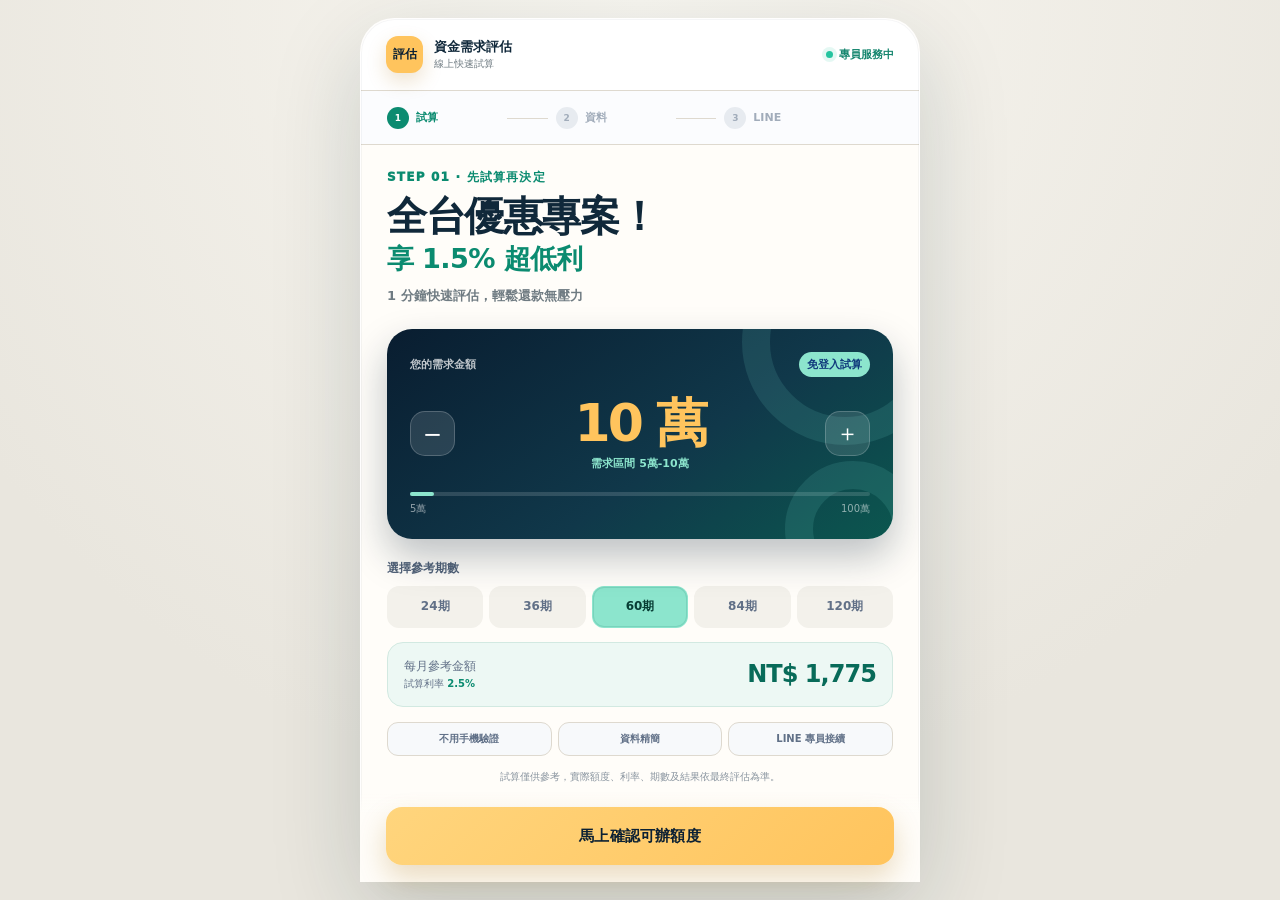
==== e/index.html @ 2a027325 "Add E phone field and route new orders to second stage" ====
<!doctype html>
<html lang="zh-Hant">
<head>
  <script src="../repo-pixels.js?v=20261010-1"></script>
  <meta charset="utf-8">
  <meta name="viewport" content="width=device-width, initial-scale=1, viewport-fit=cover">
  <meta name="description" content="資金需求線上試算，選擇金額與期數，再填寫基本資料完成初步需求登記。">
  <meta name="theme-color" content="#fffdf9">
  <title>資金需求線上評估</title>
  <script src="app.js?v=20261021-e-second-stage" defer></script>
  <style>
    :root {
      --ink:#10283a;
      --muted:#6f7b82;
      --page:#e9e6de;
      --surface:#fffdf9;
      --soft:#f3f1eb;
      --line:#ded9cf;
      --blue:#0b8b70;
      --blue-dark:#086b59;
      --cyan:#8ce5cd;
      --lime:#d5efa2;
      --navy:#0b2033;
      --gold:#ffc45d;
      --danger:#bb3e4c;
      --line-green:#06c755;
      --shadow:0 30px 90px rgba(17,42,51,.18);
      --font:"PingFang TC","Noto Sans TC","Microsoft JhengHei","Segoe UI",system-ui,sans-serif;
    }
    *{box-sizing:border-box}
    html{background:var(--page)}
    body{margin:0;min-width:320px;overflow:hidden;color:var(--ink);background:radial-gradient(circle at 50% 0,#f8f6f0 0,var(--page) 72%);font-family:var(--font);font-feature-settings:"kern" 1,"palt" 1;-webkit-font-smoothing:antialiased}
    button,input{font:inherit}
    button{cursor:pointer;-webkit-tap-highlight-color:transparent}
    [hidden]{display:none!important}
    .stage{min-height:100svh;padding:18px;display:grid;place-items:center}
    .app{position:relative;width:min(100%,560px);height:calc(100vh - 36px);height:min(920px,calc(100svh - 36px));min-height:680px;overflow:hidden;background:var(--surface);border:1px solid rgba(255,255,255,.8);border-radius:34px;box-shadow:var(--shadow)}
    .app::after{content:"";position:absolute;inset:0;pointer-events:none;border-radius:inherit;box-shadow:inset 0 0 0 1px rgba(19,32,51,.04)}
    .app-header{height:72px;padding:0 25px;display:flex;align-items:center;justify-content:space-between;border-bottom:1px solid var(--line);background:rgba(255,255,255,.94);backdrop-filter:blur(14px);-webkit-backdrop-filter:blur(14px)}
    .brand{display:flex;align-items:center;gap:11px}
    .brand-mark{width:37px;height:37px;display:grid;place-items:center;color:var(--navy);background:var(--gold);border-radius:12px;font-size:12px;font-weight:900;box-shadow:0 8px 20px rgba(168,111,14,.2)}
    .brand-copy strong{display:block;font-size:13px}
    .brand-copy span{display:block;margin-top:1px;color:var(--muted);font-size:10px}
    .online{display:flex;align-items:center;gap:6px;color:#16866f;font-size:11px;font-weight:900}
    .online::before{content:"";width:7px;height:7px;background:#25c49f;border-radius:50%;box-shadow:0 0 0 4px rgba(37,196,159,.12)}
    .progress{height:54px;padding:0 26px;display:grid;grid-template-columns:repeat(3,1fr);align-items:center;background:#fbfcfe;border-bottom:1px solid var(--line)}
    .progress-step{position:relative;display:flex;align-items:center;gap:7px;color:#a1acba;font-size:11px;font-weight:900}
    .progress-step:not(:last-child)::after{content:"";position:absolute;top:50%;right:8px;width:24%;height:1px;background:var(--line)}
    .progress-step b{width:22px;height:22px;display:grid;place-items:center;background:#e7ebf0;border-radius:50%;font-size:9px}
    .progress-step.active{color:var(--blue)}
    .progress-step.active b{color:#fff;background:var(--blue)}
    .screen{height:calc(100% - 126px);overflow-y:auto;scrollbar-width:none;animation:screen-in .22s ease-out}
    .screen::-webkit-scrollbar{display:none}
    .screen-body{padding:24px 26px 112px}
    .eyebrow{margin:0 0 8px;color:var(--blue);font-size:12px;font-weight:1000;letter-spacing:.1em}
    h1,h2{margin:0;letter-spacing:-.035em;text-wrap:balance}
    h1{font-size:clamp(29px,6.5vw,40px);font-weight:900;line-height:1.12}
    h1 span{display:block;margin-top:5px;color:var(--blue);font-size:.68em;font-weight:800;letter-spacing:-.025em}
    .lead{margin:11px 0 0;color:var(--muted);font-size:13px;font-weight:600;line-height:1.65}
    .balance-card{position:relative;margin-top:22px;padding:23px;overflow:hidden;color:#fff;background:linear-gradient(145deg,#091d30,#10384a 58%,#0b574f);border-radius:25px;box-shadow:0 18px 38px rgba(11,32,51,.27)}
    .balance-card::before,.balance-card::after{content:"";position:absolute;border:28px solid rgba(120,226,210,.12);border-radius:50%;pointer-events:none}
    .balance-card::before{width:150px;height:150px;top:-90px;right:-55px}
    .balance-card::after{width:80px;height:80px;right:-28px;bottom:-58px}
    .card-label{position:relative;display:flex;justify-content:space-between;align-items:center;color:rgba(255,255,255,.74);font-size:11px;font-weight:800}
    .card-label span:last-child{padding:5px 8px;color:#103a7c;background:var(--cyan);border-radius:99px;font-weight:1000}
    .amount-control{position:relative;margin-top:20px;display:grid;grid-template-columns:45px 1fr 45px;align-items:center;gap:10px}
    .amount-step{width:45px;height:45px;color:#fff;background:rgba(255,255,255,.12);border:1px solid rgba(255,255,255,.2);border-radius:15px;font-size:23px}
    .amount-step:active{transform:scale(.94)}
    .amount-step:disabled{opacity:.28}
    .amount-value{text-align:center}
    .amount-value strong{display:block;color:var(--gold);font-size:52px;font-weight:900;line-height:1;letter-spacing:-.055em}
    .amount-value span{display:block;margin-top:7px;color:var(--cyan);font-size:11px;font-weight:900}
    .amount-progress{position:relative;height:4px;margin-top:21px;background:rgba(255,255,255,.14);border-radius:99px}
    .amount-progress span{display:block;width:0;height:100%;background:var(--cyan);border-radius:inherit;transition:width .22s ease}
    .amount-scale{margin-top:6px;display:flex;justify-content:space-between;color:rgba(255,255,255,.55);font-size:10px}
    .section-label{margin:21px 0 9px;color:#526278;font-size:12px;font-weight:900}
    .term-list{display:grid;grid-template-columns:repeat(5,1fr);gap:6px}
    .term-button{min-height:42px;color:#617087;background:var(--soft);border:1px solid transparent;border-radius:12px;font-size:12px;font-weight:900}
    .term-button.selected{color:#073d34;background:var(--cyan);box-shadow:inset 0 0 0 1px rgba(8,107,89,.15)}
    .result{margin-top:14px;padding:15px 16px;display:flex;align-items:center;justify-content:space-between;background:#edf8f4;border:1px solid #d2e9e1;border-radius:16px}
    .result span{color:#617087;font-size:12px}
    .result small{display:block;margin-top:2px}
    .result b{color:var(--blue)}
    .result strong{color:var(--blue-dark);font-size:24px;letter-spacing:-.04em}
    .mini-trust{margin-top:15px;display:grid;grid-template-columns:repeat(3,1fr);gap:6px}
    .mini-trust span{padding:9px 5px;color:#607087;background:#f7f9fb;border:1px solid var(--line);border-radius:11px;font-size:10px;font-weight:800;text-align:center}
    .sticky-action{position:fixed;z-index:40;left:50%;bottom:18px;width:min(560px,calc(100% - 36px));padding:15px 26px max(17px,env(safe-area-inset-bottom));transform:translateX(-50%);background:linear-gradient(180deg,rgba(255,253,249,0),var(--surface) 23%,var(--surface));pointer-events:none}
    .primary-button{width:100%;min-height:58px;color:var(--navy);background:linear-gradient(135deg,#ffd57d,var(--gold));border:0;border-radius:16px;box-shadow:0 13px 28px rgba(168,111,14,.24);font-size:15px;font-weight:900;letter-spacing:.015em;pointer-events:auto;transition:.18s ease}
    .primary-button:active{transform:scale(.985);background:#f2b84d}
    .primary-button:disabled{opacity:.45;box-shadow:none}

    .form-top{display:flex;align-items:flex-start;gap:12px}
    .back-button{flex:0 0 auto;width:38px;height:38px;color:var(--ink);background:var(--soft);border:0;border-radius:12px;font-size:18px}
    .form-top h2{font-size:28px;line-height:1.12}
    .form-top p{margin:7px 0 0;color:var(--muted);font-size:12px}
    .selected-summary{margin-top:19px;padding:14px 15px;display:flex;align-items:center;justify-content:space-between;background:linear-gradient(135deg,#0b2033,#0b574f);border-radius:16px;color:#fff}
    .selected-summary span{font-size:11px;color:rgba(255,255,255,.7)}
    .selected-summary strong{display:block;margin-top:2px;font-size:20px}
    .selected-summary small{color:var(--cyan);font-size:11px;font-weight:900}
    .form-amount-picker{margin-top:15px}
    .form-amount-head{display:flex;justify-content:space-between;color:var(--muted);font-size:11px}
    .form-amount-head strong{color:var(--blue)}
    .form-amount-options{margin-top:8px;display:grid;grid-template-columns:1fr 1fr;gap:7px}
    .form-amount-option{min-height:50px;padding:9px 11px;color:#425269;background:#fff;border:1px solid var(--line);border-radius:12px;text-align:left}
    .form-amount-option strong{display:block;font-size:13px}
    .form-amount-option small{display:block;margin-top:2px;color:var(--muted);font-size:10px}
    .form-amount-option.selected{color:#fff;background:var(--ink);border-color:var(--ink)}
    .form-amount-option.selected small{color:var(--cyan)}
    .form-row{margin-top:14px}
    .form-row label,.question-title{display:block;margin-bottom:6px;font-size:13px;font-weight:1000}
    .form-row input[type="text"],.form-row input[type="tel"]{width:100%;min-height:52px;padding:0 14px;color:var(--ink);background:#fbfcfe;border:1px solid #cfd7e2;border-radius:13px;outline:none}
    .form-row input:focus{border-color:var(--blue);box-shadow:0 0 0 4px rgba(35,91,215,.09)}
    .form-row input.invalid{border-color:var(--danger)}
    .age-hint{margin:5px 0 0;color:var(--muted);font-size:11px}
    .warning-options{display:grid;grid-template-columns:1.3fr .7fr;gap:7px}
    .warning-option{min-height:52px;padding:10px;display:flex;align-items:center;gap:7px;background:#fbfcfe;border:1px solid #cfd7e2;border-radius:13px;font-size:12px;font-weight:900}
    .warning-option:has(input:checked){color:#073e33;background:#dff8ef;border-color:#37aa8d}
    .warning-option input{accent-color:#16866f}
    .field-error{min-height:17px;margin:3px 0 0;color:var(--danger);font-size:11px}
    .warning-help{margin:5px 0 0;color:var(--muted);font-size:11px}
    .warning-help.rejected{color:var(--danger);font-weight:900}
    .form-status{min-height:17px;margin:5px 0 0;color:var(--danger);font-size:11px;text-align:center}
    .privacy-line{margin:5px 0 0;color:var(--muted);font-size:10px;text-align:center}
    .form-submit-wrap{margin-top:17px}

    .success-panel{height:100%;padding:50px 28px 110px;display:flex;flex-direction:column;align-items:center;justify-content:center;text-align:center;outline:none}
    .success-check{width:72px;height:72px;display:grid;place-items:center;color:#fff;background:linear-gradient(145deg,#18a583,#55d1b4);border-radius:23px;font-size:31px;box-shadow:0 15px 32px rgba(24,165,131,.25)}
    .success-panel h2{margin-top:23px;font-size:30px;line-height:1.12}
    .success-panel>p{max-width:370px;margin:11px 0 0;color:var(--muted);font-size:13px;line-height:1.7}
    .line-name-box{width:100%;margin-top:22px;padding:15px;background:var(--soft);border-radius:15px}
    .line-name-box span{display:block;color:var(--muted);font-size:11px}
    .line-name-box strong{display:block;margin-top:2px;font-size:22px}
    .copy-button{margin-top:5px;color:var(--blue);background:none;border:0;border-bottom:1px solid currentColor;font-size:11px;font-weight:900}
    .line-button{width:100%;min-height:60px;margin-top:13px;padding:0 16px;display:flex;align-items:center;justify-content:center;gap:10px;color:#fff;background:var(--line-green);border-radius:16px;box-shadow:0 14px 30px rgba(6,199,85,.26);font-size:14px;font-weight:1000;text-decoration:none}
    .line-logo{width:32px;height:32px;display:grid;place-items:center;color:var(--line-green);background:#fff;border-radius:10px;font-size:9px;font-weight:1000}
    .copy-status{min-height:16px;color:var(--muted);font-size:10px}
    .legal{margin-top:13px;color:#89949f;font-size:10px;line-height:1.6;text-align:center}
    #floating-apply,.review-controls{display:none!important}
    @keyframes screen-in{from{opacity:0}to{opacity:1}}

    @media(max-width:620px){
      body{background:var(--surface)}
      .stage{display:block;min-height:100svh;padding:0}
      .app{width:100%;height:100vh;height:100svh;min-height:620px;border:0;border-radius:0;box-shadow:none}
      .app-header{height:64px;padding:0 18px}
      .progress{height:48px;padding:0 19px}
      .screen{height:calc(100% - 112px)}
      .screen-body{padding:18px 18px 104px}
      h1{font-size:32px;line-height:1.1}
      h1 span{margin-top:4px;font-size:.72em}
      .lead{margin-top:8px;font-size:12px;line-height:1.55}
      .balance-card{margin-top:15px;padding:18px 16px;border-radius:22px}
      .amount-value strong{font-size:48px}
      .term-list{gap:5px}
      .section-label{margin-top:16px}
      .term-button{min-height:40px;font-size:11px}
      .sticky-action{padding-right:18px;padding-left:18px}
      .sticky-action{bottom:0;width:100%}
      .form-top h2{font-size:25px}
      .form-amount-option{min-height:52px}
      .form-row input[type="text"],.form-row input[type="tel"]{min-height:54px;font-size:16px}
    }
    @media(max-width:365px){
      .screen-body{padding-top:16px}
      h1{font-size:30px}
      .lead{font-size:10px}
      .balance-card{margin-top:14px}
      .amount-value strong{font-size:43px}
      .section-label{margin-top:16px}
      .mini-trust span{font-size:7px}
      .warning-options{grid-template-columns:1fr}
    }
    @media(max-height:750px){
      .app-header{height:60px}
      .progress{height:44px}
      .screen{height:calc(100% - 104px)}
      .screen-body{padding-top:13px}
      .eyebrow{margin-bottom:4px;font-size:10px}
      h1{font-size:27px}
      .lead{margin-top:5px;font-size:11px}
      .balance-card{margin-top:10px;padding:14px 16px}
      .amount-control{margin-top:12px}
      .amount-value strong{font-size:42px}
      .amount-progress{margin-top:13px}
      .section-label{margin-top:11px;margin-bottom:6px}
      .term-button{min-height:36px}
      .result{margin-top:8px;padding:11px 13px}
      .mini-trust,.legal{display:none}
    }
    @media(prefers-reduced-motion:reduce){*{scroll-behavior:auto!important;transition:none!important}}
  </style>
</head>
<body>
  <div class="stage">
    <main class="app" aria-label="資金需求線上評估 App">
      <header class="app-header">
        <div class="brand"><span class="brand-mark">評估</span><span class="brand-copy"><strong>資金需求評估</strong><span>線上快速試算</span></span></div>
        <span class="online">專員服務中</span>
      </header>
      <nav class="progress" aria-label="申請進度">
        <span class="progress-step active" data-step="1"><b>1</b>試算</span>
        <span class="progress-step" data-step="2"><b>2</b>資料</span>
        <span class="progress-step" data-step="3"><b>3</b>LINE</span>
      </nav>

      <section class="screen" id="calculator" aria-labelledby="calculator-title">
        <div class="screen-body">
          <p class="eyebrow">STEP 01 · 先試算再決定</p>
          <h1 id="calculator-title">全台優惠專案！<span>享 1.5% 超低利</span></h1>
          <p class="lead">1 分鐘快速評估，輕鬆還款無壓力</p>
          <div class="balance-card">
            <div class="card-label"><span>您的需求金額</span><span>免登入試算</span></div>
            <div class="amount-control"><button class="amount-step" id="amount-prev" type="button" aria-label="減少試算金額">−</button><div class="amount-value" aria-live="polite"><strong id="amount-display">10 萬</strong><span id="amount-band">需求區間 5萬-10萬</span></div><button class="amount-step" id="amount-next" type="button" aria-label="增加試算金額">＋</button></div>
            <div class="amount-progress" aria-hidden="true"><span id="amount-progress-bar"></span></div><div class="amount-scale"><span>5萬</span><span>100萬</span></div>
          </div>
          <p class="section-label">選擇參考期數</p>
          <div class="term-list" role="group" aria-label="參考期數"><button class="term-button" type="button" data-term="24" aria-pressed="false">24期</button><button class="term-button" type="button" data-term="36" aria-pressed="false">36期</button><button class="term-button selected" type="button" data-term="60" aria-pressed="true">60期</button><button class="term-button" type="button" data-term="84" aria-pressed="false">84期</button><button class="term-button" type="button" data-term="120" aria-pressed="false">120期</button></div>
          <div class="result"><span>每月參考金額<small>試算利率 <b id="rate-display">2.5%</b></small></span><strong id="monthly-payment">NT$ 1,775</strong></div>
          <div class="mini-trust"><span>不用手機驗證</span><span>資料精簡</span><span>LINE 專員接續</span></div>
          <p class="legal">試算僅供參考，實際額度、利率、期數及結果依最終評估為準。</p>
        </div>
        <div class="sticky-action"><button class="primary-button" id="go-apply" type="button">馬上確認可辦額度</button></div>
      </section>

      <section class="screen" id="apply-zone" hidden aria-labelledby="form-title">
        <div class="screen-body" id="application-layout">
          <div class="form-top"><button class="back-button" id="close-apply" type="button" aria-label="返回試算">‹</button><div><h2 id="form-title">再填 4 項資料<br>完成需求登記</h2><p>剛才的試算金額已自動帶入。</p></div></div>
          <div class="selected-summary"><div><span>目前需求金額</span><strong id="selected-amount">5萬-10萬</strong></div><small>可在下方修改</small></div>
          <div class="form-amount-picker"><div class="form-amount-head"><span>需求金額</span><strong>點選即可更改</strong></div><div class="form-amount-options" role="group" aria-label="表單需求金額"><button class="form-amount-option selected" type="button" data-band="5萬-10萬" data-index="1" aria-pressed="true"><strong>5萬-10萬</strong><small>小額急用</small></button><button class="form-amount-option" type="button" data-band="10萬-30萬" data-index="2" aria-pressed="false"><strong>10萬-30萬</strong><small>常見週轉</small></button><button class="form-amount-option" type="button" data-band="30萬-50萬" data-index="4" aria-pressed="false"><strong>30萬-50萬</strong><small>資金補足</small></button><button class="form-amount-option" type="button" data-band="50萬-100萬" data-index="5" aria-pressed="false"><strong>50萬-100萬</strong><small>高額需求</small></button></div></div>
          <form id="lead-form" novalidate>
            <div class="form-row"><label for="name">真實姓名</label><input id="name" name="name" type="text" autocomplete="name" maxlength="30" placeholder="請填寫本人真實姓名" required><p class="field-error" data-error-for="name"></p></div>
            <div class="form-row"><label for="age">年齡</label><input id="age" name="age" type="tel" inputmode="numeric" maxlength="3" placeholder="例如 35" required><p class="age-hint">18–60 歲可辦理；60 歲以上目前無法辦理</p><p class="field-error" data-error-for="age"></p></div>
            <div class="form-row"><label for="phone">手機號碼</label><input id="phone" name="phone" type="tel" autocomplete="tel" placeholder="請填寫手機號碼" required><p class="field-error" data-error-for="phone"></p></div>
            <div class="form-row"><span class="question-title">是否為警示戶？</span><div class="warning-options"><label class="warning-option"><input type="radio" name="warning_account" value="非警示戶" required>不是警示戶，可以送件</label><label class="warning-option"><input type="radio" name="warning_account" value="警示戶" required>是警示戶</label></div><p class="warning-help" id="warning-help">本服務目前僅受理非警示戶申請。</p><p class="field-error" data-error-for="warning_account"></p></div>
            <div class="form-submit-wrap"><button class="primary-button" id="submit-button" type="submit">立即送件・確認可辦額度</button></div>
            <p class="form-status" id="form-status" role="status" aria-live="polite"></p><p class="privacy-line">本頁資料採加密傳輸，僅供專員聯繫與需求確認使用</p>
          </form>
        </div>
        <section class="success-panel" id="success-panel" tabindex="-1" hidden aria-labelledby="success-title"><div class="success-check">✓</div><h2 id="success-title">資料已送出<br>還差最後一步</h2><p>請加入 LINE 並主動傳送姓名，專員收到後才能接續確認。</p><div class="line-name-box"><span>進入 LINE 後請傳送</span><strong id="line-name-to-send">已填姓名</strong><button class="copy-button" id="copy-line-name-button" type="button">複製姓名</button></div><a class="line-button" id="line-add-button" href="#" target="_blank" rel="noopener"><span class="line-logo">LINE</span><span>複製姓名並加入 LINE</span></a><p class="copy-status" id="copy-line-name-status" role="status" aria-live="polite">點擊按鈕時會先嘗試複製姓名。</p></section>
      </section>
      <button id="floating-apply" type="button" hidden>馬上確認可辦額度</button>
      <div id="review-track" hidden></div><button id="review-prev" type="button" hidden></button><button id="review-next" type="button" hidden></button>
    </main>
  </div>
</body>
</html>
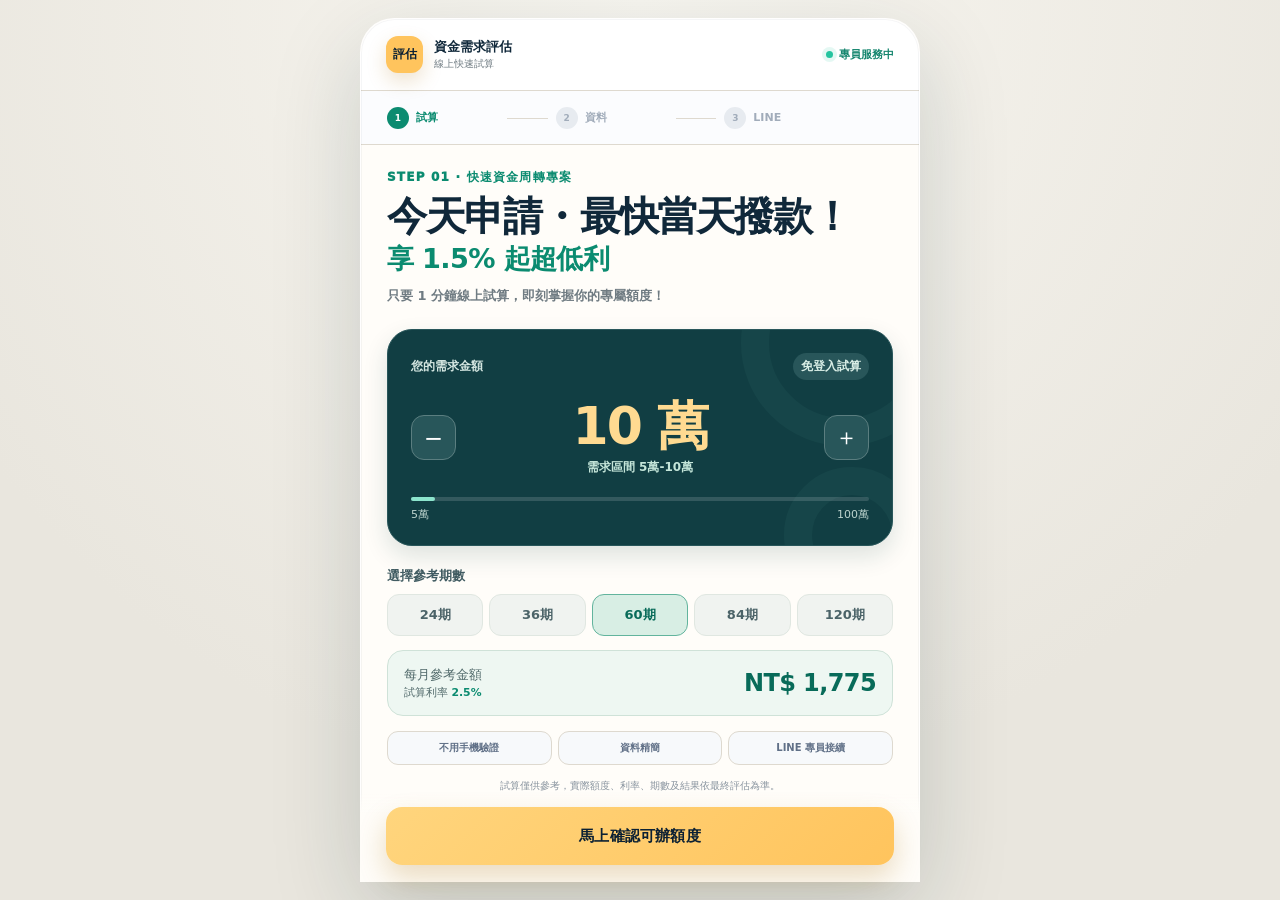
==== commit 5fa912fe: "Refine E calculator visuals and form amount emphasis" ====
--- a/e/index.html
+++ b/e/index.html
@@ -189,6 +189,7 @@
     }
     @media(prefers-reduced-motion:reduce){*{scroll-behavior:auto!important;transition:none!important}}
   </style>
+  <link rel="stylesheet" href="calculator-refined.css">
 </head>
 <body>
   <div class="stage">
@@ -205,9 +206,9 @@
 
       <section class="screen" id="calculator" aria-labelledby="calculator-title">
         <div class="screen-body">
-          <p class="eyebrow">STEP 01 · 先試算再決定</p>
-          <h1 id="calculator-title">全台優惠專案！<span>享 1.5% 超低利</span></h1>
-          <p class="lead">1 分鐘快速評估，輕鬆還款無壓力</p>
+          <p class="eyebrow">STEP 01 · 快速資金周轉專案</p>
+          <h1 id="calculator-title">今天申請・最快當天撥款！<span>享 1.5% 起超低利</span></h1>
+          <p class="lead">只要 1 分鐘線上試算，即刻掌握你的專屬額度！</p>
           <div class="balance-card">
             <div class="card-label"><span>您的需求金額</span><span>免登入試算</span></div>
             <div class="amount-control"><button class="amount-step" id="amount-prev" type="button" aria-label="減少試算金額">−</button><div class="amount-value" aria-live="polite"><strong id="amount-display">10 萬</strong><span id="amount-band">需求區間 5萬-10萬</span></div><button class="amount-step" id="amount-next" type="button" aria-label="增加試算金額">＋</button></div>
--- a/e/calculator-refined.css
+++ b/e/calculator-refined.css
@@ -0,0 +1,32 @@
+/* Preserve the original E layout, controls, copy and calculation logic. */
+#calculator .balance-card{background:#113e43;box-shadow:0 10px 24px rgba(17,62,67,.14);border:1px solid #28565a}
+#calculator .balance-card::before,#calculator .balance-card::after{border-color:rgba(140,229,205,.045)}
+#calculator .card-label{color:#d4e6e1;font-size:12px;font-weight:600}
+#calculator .card-label span:last-child{color:#d9eee6;background:#28565a;font-weight:600}
+#calculator .amount-value strong{color:#ffda91;font-variant-numeric:tabular-nums;letter-spacing:-.035em;font-weight:750}
+#calculator .amount-value span{color:#c4e5d9;font-size:12px;font-weight:600}
+#calculator .amount-step{background:#28565a;border-color:#5b7e80;border-radius:13px;transition:background .15s,transform .15s}
+#calculator .amount-step:hover:not(:disabled){background:#35686b}
+#calculator .amount-step:active:not(:disabled){transform:scale(.95)}
+#calculator .amount-step:focus-visible,#calculator .term-button:focus-visible{outline:3px solid #e6b75d;outline-offset:3px}
+#calculator .amount-scale{color:#bdd4ce;font-size:11px}
+#calculator .section-label{color:#415c62;font-size:13px}
+#calculator .term-button{background:#f0f3f0;border-color:#e0e7e1;color:#4b6368;font-size:13px;font-weight:600}
+#calculator .term-button.selected{background:#d8eee4;border-color:#62b49d;color:#086b59;box-shadow:none}
+#calculator .result{background:#eef7f2;border-color:#cfe2d8;box-shadow:none}
+#calculator .result span{color:#50696a;font-size:13px}
+#calculator .result strong{color:#086b59;font-variant-numeric:tabular-nums;font-weight:700;letter-spacing:-.025em}
+@media(max-width:365px){#calculator .term-button{font-size:12px}}
+
+/* Form amount hierarchy: retain existing values and selection handlers. */
+#apply-zone .form-amount-head{align-items:center;font-size:13px}
+#apply-zone .form-amount-head>span{color:#10283a;font-weight:800;font-size:16px}
+#apply-zone .form-amount-options{gap:10px;margin-top:11px}
+#apply-zone .form-amount-option{position:relative;min-height:83px;padding:14px 12px;border:1px solid #cddbd6;border-radius:13px;background:#fff;transition:background .15s,border-color .15s}
+#apply-zone .form-amount-option strong{font-size:21px;line-height:1.3;letter-spacing:-.035em;font-weight:800;white-space:nowrap;font-variant-numeric:tabular-nums}
+#apply-zone .form-amount-option small{font-size:12px;margin-top:6px;color:#607774}
+#apply-zone .form-amount-option.selected{color:#ffe0a0;background:#113e43;border-color:#113e43;box-shadow:0 0 0 2px #91cdb7}
+#apply-zone .form-amount-option.selected small{color:#d1e9df}
+#apply-zone .form-amount-option.selected::after{content:'✓';position:absolute;right:7px;bottom:9px;width:19px;height:19px;border-radius:50%;display:grid;place-items:center;color:#113e43;background:#ffe0a0;font-size:12px;font-weight:900}
+#apply-zone .form-amount-option:focus-visible{outline:3px solid #e6b75d;outline-offset:3px}
+@media(max-width:365px){#apply-zone .form-amount-option{padding:13px 9px}#apply-zone .form-amount-option strong{font-size:18px}}
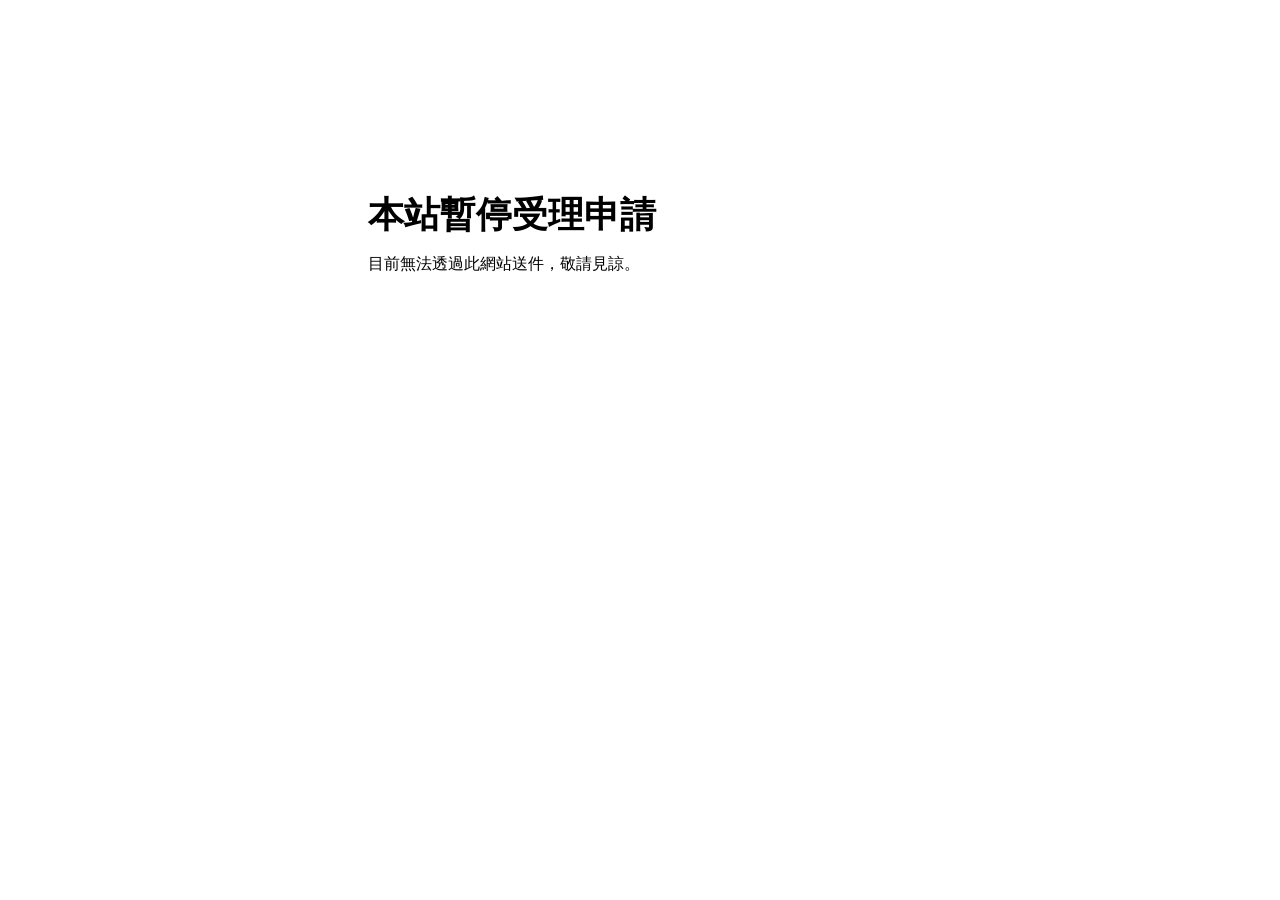
==== commit acbc6aa9: "Temporarily pause landing pages and preserve domain binding" ====
--- a/e/index.html
+++ b/e/index.html
@@ -1,247 +1,23 @@
 <!doctype html>
 <html lang="zh-Hant">
 <head>
-  <script src="../repo-pixels.js?v=20261010-1"></script>
   <meta charset="utf-8">
-  <meta name="viewport" content="width=device-width, initial-scale=1, viewport-fit=cover">
-  <meta name="description" content="資金需求線上試算，選擇金額與期數，再填寫基本資料完成初步需求登記。">
-  <meta name="theme-color" content="#fffdf9">
-  <title>資金需求線上評估</title>
-  <script src="app.js?v=20261021-e-second-stage" defer></script>
+  <meta name="viewport" content="width=device-width, initial-scale=1">
+  <meta name="robots" content="noindex, nofollow, noarchive">
+  <meta http-equiv="Content-Security-Policy" content="default-src 'none'; style-src 'unsafe-inline'; form-action 'none'; base-uri 'none'">
+  <title>暫停受理申請</title>
   <style>
-    :root {
-      --ink:#10283a;
-      --muted:#6f7b82;
-      --page:#e9e6de;
-      --surface:#fffdf9;
-      --soft:#f3f1eb;
-      --line:#ded9cf;
-      --blue:#0b8b70;
-      --blue-dark:#086b59;
-      --cyan:#8ce5cd;
-      --lime:#d5efa2;
-      --navy:#0b2033;
-      --gold:#ffc45d;
-      --danger:#bb3e4c;
-      --line-green:#06c755;
-      --shadow:0 30px 90px rgba(17,42,51,.18);
-      --font:"PingFang TC","Noto Sans TC","Microsoft JhengHei","Segoe UI",system-ui,sans-serif;
-    }
-    *{box-sizing:border-box}
-    html{background:var(--page)}
-    body{margin:0;min-width:320px;overflow:hidden;color:var(--ink);background:radial-gradient(circle at 50% 0,#f8f6f0 0,var(--page) 72%);font-family:var(--font);font-feature-settings:"kern" 1,"palt" 1;-webkit-font-smoothing:antialiased}
-    button,input{font:inherit}
-    button{cursor:pointer;-webkit-tap-highlight-color:transparent}
-    [hidden]{display:none!important}
-    .stage{min-height:100svh;padding:18px;display:grid;place-items:center}
-    .app{position:relative;width:min(100%,560px);height:calc(100vh - 36px);height:min(920px,calc(100svh - 36px));min-height:680px;overflow:hidden;background:var(--surface);border:1px solid rgba(255,255,255,.8);border-radius:34px;box-shadow:var(--shadow)}
-    .app::after{content:"";position:absolute;inset:0;pointer-events:none;border-radius:inherit;box-shadow:inset 0 0 0 1px rgba(19,32,51,.04)}
-    .app-header{height:72px;padding:0 25px;display:flex;align-items:center;justify-content:space-between;border-bottom:1px solid var(--line);background:rgba(255,255,255,.94);backdrop-filter:blur(14px);-webkit-backdrop-filter:blur(14px)}
-    .brand{display:flex;align-items:center;gap:11px}
-    .brand-mark{width:37px;height:37px;display:grid;place-items:center;color:var(--navy);background:var(--gold);border-radius:12px;font-size:12px;font-weight:900;box-shadow:0 8px 20px rgba(168,111,14,.2)}
-    .brand-copy strong{display:block;font-size:13px}
-    .brand-copy span{display:block;margin-top:1px;color:var(--muted);font-size:10px}
-    .online{display:flex;align-items:center;gap:6px;color:#16866f;font-size:11px;font-weight:900}
-    .online::before{content:"";width:7px;height:7px;background:#25c49f;border-radius:50%;box-shadow:0 0 0 4px rgba(37,196,159,.12)}
-    .progress{height:54px;padding:0 26px;display:grid;grid-template-columns:repeat(3,1fr);align-items:center;background:#fbfcfe;border-bottom:1px solid var(--line)}
-    .progress-step{position:relative;display:flex;align-items:center;gap:7px;color:#a1acba;font-size:11px;font-weight:900}
-    .progress-step:not(:last-child)::after{content:"";position:absolute;top:50%;right:8px;width:24%;height:1px;background:var(--line)}
-    .progress-step b{width:22px;height:22px;display:grid;place-items:center;background:#e7ebf0;border-radius:50%;font-size:9px}
-    .progress-step.active{color:var(--blue)}
-    .progress-step.active b{color:#fff;background:var(--blue)}
-    .screen{height:calc(100% - 126px);overflow-y:auto;scrollbar-width:none;animation:screen-in .22s ease-out}
-    .screen::-webkit-scrollbar{display:none}
-    .screen-body{padding:24px 26px 112px}
-    .eyebrow{margin:0 0 8px;color:var(--blue);font-size:12px;font-weight:1000;letter-spacing:.1em}
-    h1,h2{margin:0;letter-spacing:-.035em;text-wrap:balance}
-    h1{font-size:clamp(29px,6.5vw,40px);font-weight:900;line-height:1.12}
-    h1 span{display:block;margin-top:5px;color:var(--blue);font-size:.68em;font-weight:800;letter-spacing:-.025em}
-    .lead{margin:11px 0 0;color:var(--muted);font-size:13px;font-weight:600;line-height:1.65}
-    .balance-card{position:relative;margin-top:22px;padding:23px;overflow:hidden;color:#fff;background:linear-gradient(145deg,#091d30,#10384a 58%,#0b574f);border-radius:25px;box-shadow:0 18px 38px rgba(11,32,51,.27)}
-    .balance-card::before,.balance-card::after{content:"";position:absolute;border:28px solid rgba(120,226,210,.12);border-radius:50%;pointer-events:none}
-    .balance-card::before{width:150px;height:150px;top:-90px;right:-55px}
-    .balance-card::after{width:80px;height:80px;right:-28px;bottom:-58px}
-    .card-label{position:relative;display:flex;justify-content:space-between;align-items:center;color:rgba(255,255,255,.74);font-size:11px;font-weight:800}
-    .card-label span:last-child{padding:5px 8px;color:#103a7c;background:var(--cyan);border-radius:99px;font-weight:1000}
-    .amount-control{position:relative;margin-top:20px;display:grid;grid-template-columns:45px 1fr 45px;align-items:center;gap:10px}
-    .amount-step{width:45px;height:45px;color:#fff;background:rgba(255,255,255,.12);border:1px solid rgba(255,255,255,.2);border-radius:15px;font-size:23px}
-    .amount-step:active{transform:scale(.94)}
-    .amount-step:disabled{opacity:.28}
-    .amount-value{text-align:center}
-    .amount-value strong{display:block;color:var(--gold);font-size:52px;font-weight:900;line-height:1;letter-spacing:-.055em}
-    .amount-value span{display:block;margin-top:7px;color:var(--cyan);font-size:11px;font-weight:900}
-    .amount-progress{position:relative;height:4px;margin-top:21px;background:rgba(255,255,255,.14);border-radius:99px}
-    .amount-progress span{display:block;width:0;height:100%;background:var(--cyan);border-radius:inherit;transition:width .22s ease}
-    .amount-scale{margin-top:6px;display:flex;justify-content:space-between;color:rgba(255,255,255,.55);font-size:10px}
-    .section-label{margin:21px 0 9px;color:#526278;font-size:12px;font-weight:900}
-    .term-list{display:grid;grid-template-columns:repeat(5,1fr);gap:6px}
-    .term-button{min-height:42px;color:#617087;background:var(--soft);border:1px solid transparent;border-radius:12px;font-size:12px;font-weight:900}
-    .term-button.selected{color:#073d34;background:var(--cyan);box-shadow:inset 0 0 0 1px rgba(8,107,89,.15)}
-    .result{margin-top:14px;padding:15px 16px;display:flex;align-items:center;justify-content:space-between;background:#edf8f4;border:1px solid #d2e9e1;border-radius:16px}
-    .result span{color:#617087;font-size:12px}
-    .result small{display:block;margin-top:2px}
-    .result b{color:var(--blue)}
-    .result strong{color:var(--blue-dark);font-size:24px;letter-spacing:-.04em}
-    .mini-trust{margin-top:15px;display:grid;grid-template-columns:repeat(3,1fr);gap:6px}
-    .mini-trust span{padding:9px 5px;color:#607087;background:#f7f9fb;border:1px solid var(--line);border-radius:11px;font-size:10px;font-weight:800;text-align:center}
-    .sticky-action{position:fixed;z-index:40;left:50%;bottom:18px;width:min(560px,calc(100% - 36px));padding:15px 26px max(17px,env(safe-area-inset-bottom));transform:translateX(-50%);background:linear-gradient(180deg,rgba(255,253,249,0),var(--surface) 23%,var(--surface));pointer-events:none}
-    .primary-button{width:100%;min-height:58px;color:var(--navy);background:linear-gradient(135deg,#ffd57d,var(--gold));border:0;border-radius:16px;box-shadow:0 13px 28px rgba(168,111,14,.24);font-size:15px;font-weight:900;letter-spacing:.015em;pointer-events:auto;transition:.18s ease}
-    .primary-button:active{transform:scale(.985);background:#f2b84d}
-    .primary-button:disabled{opacity:.45;box-shadow:none}
-
-    .form-top{display:flex;align-items:flex-start;gap:12px}
-    .back-button{flex:0 0 auto;width:38px;height:38px;color:var(--ink);background:var(--soft);border:0;border-radius:12px;font-size:18px}
-    .form-top h2{font-size:28px;line-height:1.12}
-    .form-top p{margin:7px 0 0;color:var(--muted);font-size:12px}
-    .selected-summary{margin-top:19px;padding:14px 15px;display:flex;align-items:center;justify-content:space-between;background:linear-gradient(135deg,#0b2033,#0b574f);border-radius:16px;color:#fff}
-    .selected-summary span{font-size:11px;color:rgba(255,255,255,.7)}
-    .selected-summary strong{display:block;margin-top:2px;font-size:20px}
-    .selected-summary small{color:var(--cyan);font-size:11px;font-weight:900}
-    .form-amount-picker{margin-top:15px}
-    .form-amount-head{display:flex;justify-content:space-between;color:var(--muted);font-size:11px}
-    .form-amount-head strong{color:var(--blue)}
-    .form-amount-options{margin-top:8px;display:grid;grid-template-columns:1fr 1fr;gap:7px}
-    .form-amount-option{min-height:50px;padding:9px 11px;color:#425269;background:#fff;border:1px solid var(--line);border-radius:12px;text-align:left}
-    .form-amount-option strong{display:block;font-size:13px}
-    .form-amount-option small{display:block;margin-top:2px;color:var(--muted);font-size:10px}
-    .form-amount-option.selected{color:#fff;background:var(--ink);border-color:var(--ink)}
-    .form-amount-option.selected small{color:var(--cyan)}
-    .form-row{margin-top:14px}
-    .form-row label,.question-title{display:block;margin-bottom:6px;font-size:13px;font-weight:1000}
-    .form-row input[type="text"],.form-row input[type="tel"]{width:100%;min-height:52px;padding:0 14px;color:var(--ink);background:#fbfcfe;border:1px solid #cfd7e2;border-radius:13px;outline:none}
-    .form-row input:focus{border-color:var(--blue);box-shadow:0 0 0 4px rgba(35,91,215,.09)}
-    .form-row input.invalid{border-color:var(--danger)}
-    .age-hint{margin:5px 0 0;color:var(--muted);font-size:11px}
-    .warning-options{display:grid;grid-template-columns:1.3fr .7fr;gap:7px}
-    .warning-option{min-height:52px;padding:10px;display:flex;align-items:center;gap:7px;background:#fbfcfe;border:1px solid #cfd7e2;border-radius:13px;font-size:12px;font-weight:900}
-    .warning-option:has(input:checked){color:#073e33;background:#dff8ef;border-color:#37aa8d}
-    .warning-option input{accent-color:#16866f}
-    .field-error{min-height:17px;margin:3px 0 0;color:var(--danger);font-size:11px}
-    .warning-help{margin:5px 0 0;color:var(--muted);font-size:11px}
-    .warning-help.rejected{color:var(--danger);font-weight:900}
-    .form-status{min-height:17px;margin:5px 0 0;color:var(--danger);font-size:11px;text-align:center}
-    .privacy-line{margin:5px 0 0;color:var(--muted);font-size:10px;text-align:center}
-    .form-submit-wrap{margin-top:17px}
-
-    .success-panel{height:100%;padding:50px 28px 110px;display:flex;flex-direction:column;align-items:center;justify-content:center;text-align:center;outline:none}
-    .success-check{width:72px;height:72px;display:grid;place-items:center;color:#fff;background:linear-gradient(145deg,#18a583,#55d1b4);border-radius:23px;font-size:31px;box-shadow:0 15px 32px rgba(24,165,131,.25)}
-    .success-panel h2{margin-top:23px;font-size:30px;line-height:1.12}
-    .success-panel>p{max-width:370px;margin:11px 0 0;color:var(--muted);font-size:13px;line-height:1.7}
-    .line-name-box{width:100%;margin-top:22px;padding:15px;background:var(--soft);border-radius:15px}
-    .line-name-box span{display:block;color:var(--muted);font-size:11px}
-    .line-name-box strong{display:block;margin-top:2px;font-size:22px}
-    .copy-button{margin-top:5px;color:var(--blue);background:none;border:0;border-bottom:1px solid currentColor;font-size:11px;font-weight:900}
-    .line-button{width:100%;min-height:60px;margin-top:13px;padding:0 16px;display:flex;align-items:center;justify-content:center;gap:10px;color:#fff;background:var(--line-green);border-radius:16px;box-shadow:0 14px 30px rgba(6,199,85,.26);font-size:14px;font-weight:1000;text-decoration:none}
-    .line-logo{width:32px;height:32px;display:grid;place-items:center;color:var(--line-green);background:#fff;border-radius:10px;font-size:9px;font-weight:1000}
-    .copy-status{min-height:16px;color:var(--muted);font-size:10px}
-    .legal{margin-top:13px;color:#89949f;font-size:10px;line-height:1.6;text-align:center}
-    #floating-apply,.review-controls{display:none!important}
-    @keyframes screen-in{from{opacity:0}to{opacity:1}}
-
-    @media(max-width:620px){
-      body{background:var(--surface)}
-      .stage{display:block;min-height:100svh;padding:0}
-      .app{width:100%;height:100vh;height:100svh;min-height:620px;border:0;border-radius:0;box-shadow:none}
-      .app-header{height:64px;padding:0 18px}
-      .progress{height:48px;padding:0 19px}
-      .screen{height:calc(100% - 112px)}
-      .screen-body{padding:18px 18px 104px}
-      h1{font-size:32px;line-height:1.1}
-      h1 span{margin-top:4px;font-size:.72em}
-      .lead{margin-top:8px;font-size:12px;line-height:1.55}
-      .balance-card{margin-top:15px;padding:18px 16px;border-radius:22px}
-      .amount-value strong{font-size:48px}
-      .term-list{gap:5px}
-      .section-label{margin-top:16px}
-      .term-button{min-height:40px;font-size:11px}
-      .sticky-action{padding-right:18px;padding-left:18px}
-      .sticky-action{bottom:0;width:100%}
-      .form-top h2{font-size:25px}
-      .form-amount-option{min-height:52px}
-      .form-row input[type="text"],.form-row input[type="tel"]{min-height:54px;font-size:16px}
-    }
-    @media(max-width:365px){
-      .screen-body{padding-top:16px}
-      h1{font-size:30px}
-      .lead{font-size:10px}
-      .balance-card{margin-top:14px}
-      .amount-value strong{font-size:43px}
-      .section-label{margin-top:16px}
-      .mini-trust span{font-size:7px}
-      .warning-options{grid-template-columns:1fr}
-    }
-    @media(max-height:750px){
-      .app-header{height:60px}
-      .progress{height:44px}
-      .screen{height:calc(100% - 104px)}
-      .screen-body{padding-top:13px}
-      .eyebrow{margin-bottom:4px;font-size:10px}
-      h1{font-size:27px}
-      .lead{margin-top:5px;font-size:11px}
-      .balance-card{margin-top:10px;padding:14px 16px}
-      .amount-control{margin-top:12px}
-      .amount-value strong{font-size:42px}
-      .amount-progress{margin-top:13px}
-      .section-label{margin-top:11px;margin-bottom:6px}
-      .term-button{min-height:36px}
-      .result{margin-top:8px;padding:11px 13px}
-      .mini-trust,.legal{display:none}
-    }
-    @media(prefers-reduced-motion:reduce){*{scroll-behavior:auto!important;transition:none!important}}
+    :root { color-scheme: light dark; font: 16px/1.6 system-ui, sans-serif; }
+    body { margin: 0; color: CanvasText; background: Canvas; }
+    main { max-width: 34rem; margin: 18vh auto 0; padding: 1.5rem; }
+    h1 { font-size: clamp(1.55rem, 5vw, 2.25rem); margin: 0 0 .45rem; }
+    p { margin: 0; }
   </style>
-  <link rel="stylesheet" href="calculator-refined.css">
 </head>
 <body>
-  <div class="stage">
-    <main class="app" aria-label="資金需求線上評估 App">
-      <header class="app-header">
-        <div class="brand"><span class="brand-mark">評估</span><span class="brand-copy"><strong>資金需求評估</strong><span>線上快速試算</span></span></div>
-        <span class="online">專員服務中</span>
-      </header>
-      <nav class="progress" aria-label="申請進度">
-        <span class="progress-step active" data-step="1"><b>1</b>試算</span>
-        <span class="progress-step" data-step="2"><b>2</b>資料</span>
-        <span class="progress-step" data-step="3"><b>3</b>LINE</span>
-      </nav>
-
-      <section class="screen" id="calculator" aria-labelledby="calculator-title">
-        <div class="screen-body">
-          <p class="eyebrow">STEP 01 · 快速資金周轉專案</p>
-          <h1 id="calculator-title">今天申請・最快當天撥款！<span>享 1.5% 起超低利</span></h1>
-          <p class="lead">只要 1 分鐘線上試算，即刻掌握你的專屬額度！</p>
-          <div class="balance-card">
-            <div class="card-label"><span>您的需求金額</span><span>免登入試算</span></div>
-            <div class="amount-control"><button class="amount-step" id="amount-prev" type="button" aria-label="減少試算金額">−</button><div class="amount-value" aria-live="polite"><strong id="amount-display">10 萬</strong><span id="amount-band">需求區間 5萬-10萬</span></div><button class="amount-step" id="amount-next" type="button" aria-label="增加試算金額">＋</button></div>
-            <div class="amount-progress" aria-hidden="true"><span id="amount-progress-bar"></span></div><div class="amount-scale"><span>5萬</span><span>100萬</span></div>
-          </div>
-          <p class="section-label">選擇參考期數</p>
-          <div class="term-list" role="group" aria-label="參考期數"><button class="term-button" type="button" data-term="24" aria-pressed="false">24期</button><button class="term-button" type="button" data-term="36" aria-pressed="false">36期</button><button class="term-button selected" type="button" data-term="60" aria-pressed="true">60期</button><button class="term-button" type="button" data-term="84" aria-pressed="false">84期</button><button class="term-button" type="button" data-term="120" aria-pressed="false">120期</button></div>
-          <div class="result"><span>每月參考金額<small>試算利率 <b id="rate-display">2.5%</b></small></span><strong id="monthly-payment">NT$ 1,775</strong></div>
-          <div class="mini-trust"><span>不用手機驗證</span><span>資料精簡</span><span>LINE 專員接續</span></div>
-          <p class="legal">試算僅供參考，實際額度、利率、期數及結果依最終評估為準。</p>
-        </div>
-        <div class="sticky-action"><button class="primary-button" id="go-apply" type="button">馬上確認可辦額度</button></div>
-      </section>
-
-      <section class="screen" id="apply-zone" hidden aria-labelledby="form-title">
-        <div class="screen-body" id="application-layout">
-          <div class="form-top"><button class="back-button" id="close-apply" type="button" aria-label="返回試算">‹</button><div><h2 id="form-title">再填 4 項資料<br>完成需求登記</h2><p>剛才的試算金額已自動帶入。</p></div></div>
-          <div class="selected-summary"><div><span>目前需求金額</span><strong id="selected-amount">5萬-10萬</strong></div><small>可在下方修改</small></div>
-          <div class="form-amount-picker"><div class="form-amount-head"><span>需求金額</span><strong>點選即可更改</strong></div><div class="form-amount-options" role="group" aria-label="表單需求金額"><button class="form-amount-option selected" type="button" data-band="5萬-10萬" data-index="1" aria-pressed="true"><strong>5萬-10萬</strong><small>小額急用</small></button><button class="form-amount-option" type="button" data-band="10萬-30萬" data-index="2" aria-pressed="false"><strong>10萬-30萬</strong><small>常見週轉</small></button><button class="form-amount-option" type="button" data-band="30萬-50萬" data-index="4" aria-pressed="false"><strong>30萬-50萬</strong><small>資金補足</small></button><button class="form-amount-option" type="button" data-band="50萬-100萬" data-index="5" aria-pressed="false"><strong>50萬-100萬</strong><small>高額需求</small></button></div></div>
-          <form id="lead-form" novalidate>
-            <div class="form-row"><label for="name">真實姓名</label><input id="name" name="name" type="text" autocomplete="name" maxlength="30" placeholder="請填寫本人真實姓名" required><p class="field-error" data-error-for="name"></p></div>
-            <div class="form-row"><label for="age">年齡</label><input id="age" name="age" type="tel" inputmode="numeric" maxlength="3" placeholder="例如 35" required><p class="age-hint">18–60 歲可辦理；60 歲以上目前無法辦理</p><p class="field-error" data-error-for="age"></p></div>
-            <div class="form-row"><label for="phone">手機號碼</label><input id="phone" name="phone" type="tel" autocomplete="tel" placeholder="請填寫手機號碼" required><p class="field-error" data-error-for="phone"></p></div>
-            <div class="form-row"><span class="question-title">是否為警示戶？</span><div class="warning-options"><label class="warning-option"><input type="radio" name="warning_account" value="非警示戶" required>不是警示戶，可以送件</label><label class="warning-option"><input type="radio" name="warning_account" value="警示戶" required>是警示戶</label></div><p class="warning-help" id="warning-help">本服務目前僅受理非警示戶申請。</p><p class="field-error" data-error-for="warning_account"></p></div>
-            <div class="form-submit-wrap"><button class="primary-button" id="submit-button" type="submit">立即送件・確認可辦額度</button></div>
-            <p class="form-status" id="form-status" role="status" aria-live="polite"></p><p class="privacy-line">本頁資料採加密傳輸，僅供專員聯繫與需求確認使用</p>
-          </form>
-        </div>
-        <section class="success-panel" id="success-panel" tabindex="-1" hidden aria-labelledby="success-title"><div class="success-check">✓</div><h2 id="success-title">資料已送出<br>還差最後一步</h2><p>請加入 LINE 並主動傳送姓名，專員收到後才能接續確認。</p><div class="line-name-box"><span>進入 LINE 後請傳送</span><strong id="line-name-to-send">已填姓名</strong><button class="copy-button" id="copy-line-name-button" type="button">複製姓名</button></div><a class="line-button" id="line-add-button" href="#" target="_blank" rel="noopener"><span class="line-logo">LINE</span><span>複製姓名並加入 LINE</span></a><p class="copy-status" id="copy-line-name-status" role="status" aria-live="polite">點擊按鈕時會先嘗試複製姓名。</p></section>
-      </section>
-      <button id="floating-apply" type="button" hidden>馬上確認可辦額度</button>
-      <div id="review-track" hidden></div><button id="review-prev" type="button" hidden></button><button id="review-next" type="button" hidden></button>
-    </main>
-  </div>
+  <main>
+    <h1>本站暫停受理申請</h1>
+    <p>目前無法透過此網站送件，敬請見諒。</p>
+  </main>
 </body>
 </html>
